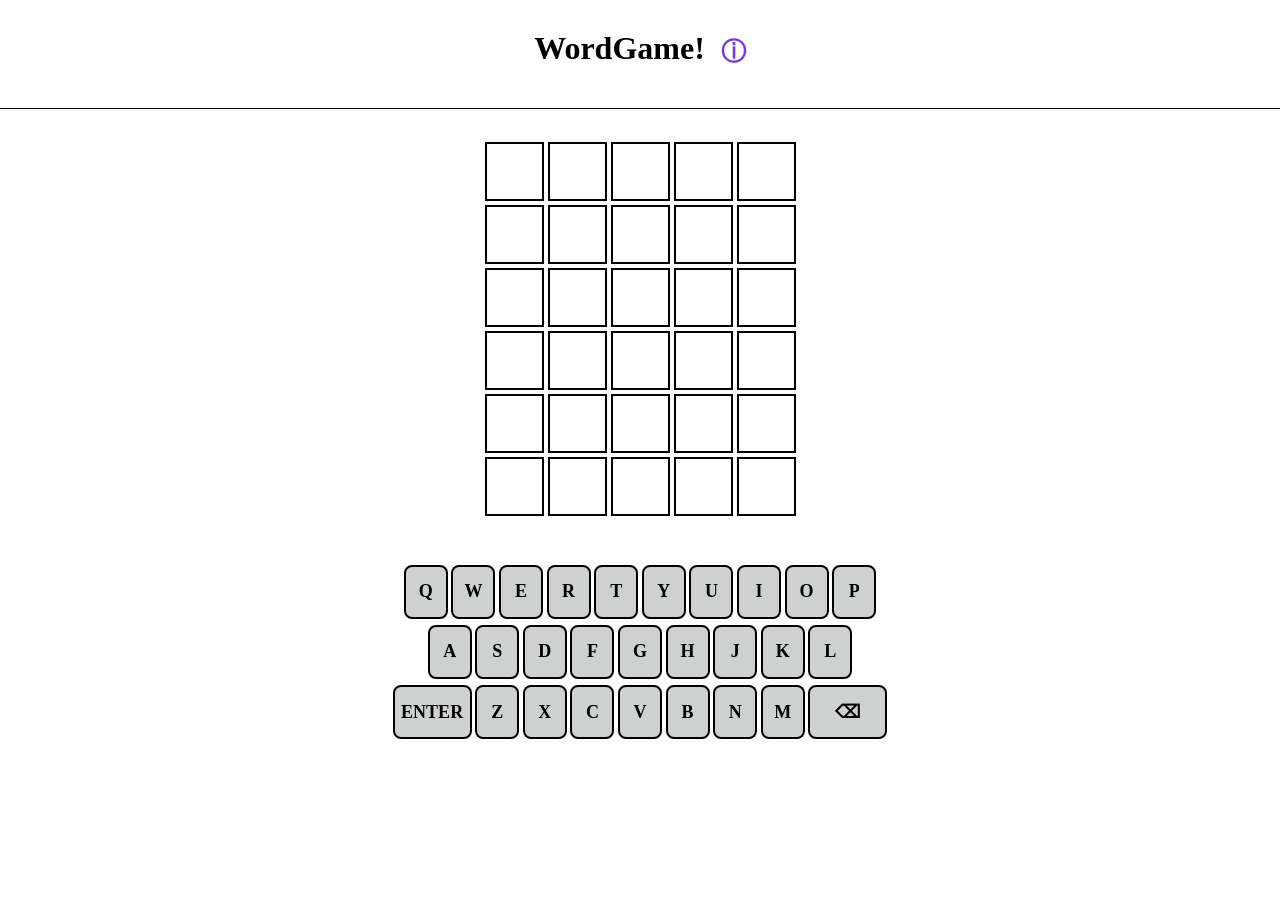
==== index.html @ d07ef6f4 "first commit" ====
<!DOCTYPE html>
<html lang="en">
<head>
    <meta charset="UTF-8">
    <title>WordGame!</title>
    <link rel="stylesheet" href="style.css">
    <meta name="viewport" content="width=device-width, initial-scale=1.0">
</head>

<body>

<header>
    <h1>WordGame! <a href="rules.html" class="info-link">ⓘ</a></h1>
</header>

<div class="game">
    <div id="board">
        <div class="row">
            <div class="box"></div><div class="box"></div><div class="box"></div><div class="box"></div><div class="box"></div>
        </div>
        <div class="row">
            <div class="box"></div><div class="box"></div><div class="box"></div><div class="box"></div><div class="box"></div>
        </div>
        <div class="row">
            <div class="box"></div><div class="box"></div><div class="box"></div><div class="box"></div><div class="box"></div>
        </div>
        <div class="row">
            <div class="box"></div><div class="box"></div><div class="box"></div><div class="box"></div><div class="box"></div>
        </div>
        <div class="row">
            <div class="box"></div><div class="box"></div><div class="box"></div><div class="box"></div><div class="box"></div>
        </div>
        <div class="row">
            <div class="box"></div><div class="box"></div><div class="box"></div><div class="box"></div><div class="box"></div>
        </div>
    </div>

    <div id="keyboard">
        <div class="keyrow">
            <div class="key" id="key-Q">Q</div>
            <div class="key" id="key-W">W</div>
            <div class="key" id="key-E">E</div>
            <div class="key" id="key-R">R</div>
            <div class="key" id="key-T">T</div>
            <div class="key" id="key-Y">Y</div>
            <div class="key" id="key-U">U</div>
            <div class="key" id="key-I">I</div>
            <div class="key" id="key-O">O</div>
            <div class="key" id="key-P">P</div>
        </div>

        <div class="keyrow">
            <div class="key" id="key-A">A</div>
            <div class="key" id="key-S">S</div>
            <div class="key" id="key-D">D</div>
            <div class="key" id="key-F">F</div>
            <div class="key" id="key-G">G</div>
            <div class="key" id="key-H">H</div>
            <div class="key" id="key-J">J</div>
            <div class="key" id="key-K">K</div>
            <div class="key" id="key-L">L</div>
        </div>

        <div class="keyrow">
            <div class="key wide" data-key="ENTER">ENTER</div>
            <div class="key" id="key-Z">Z</div>
            <div class="key" id="key-X">X</div>
            <div class="key" id="key-C">C</div>
            <div class="key" id="key-V">V</div>
            <div class="key" id="key-B">B</div>
            <div class="key" id="key-N">N</div>
            <div class="key" id="key-M">M</div>
            <div class="key wide" data-key="DELETE">⌫</div>
        </div>
    </div>
</div>

<script src="words-answers.js"></script>
<script src="words-guesses.js"></script>
<script src="index.js"></script>
</body>
</html>
---- style.css ----
body {
    background-color: white;
    margin: 0;
    padding: 0;
}

/* CENTER THE TITLE */
header {
    display: flex;
    justify-content: center;
    align-items: center;
    position: relative;
    border-bottom: 1.5px solid black;   /* ← your missing line */
    padding-bottom: 10px;             /* gives breathing room */
    margin-bottom: 20px;              /* space between header and board */
}



header h1 {
    
    width: 100%;
    text-align: center;
    font-size: 32px;
    font-weight: bold;
    margin: 30px auto;
    padding: 0;

}

.info-link {
    font-size: 25px;
    font-weight: bold;
    text-decoration: none;
    color: rgba(84, 19, 213, 0.826);
    margin-left: 8px;
    vertical-align: middle;
}


/* GAME BOARD */
.box {
    width: 55px;
    height: 55px;
    border: 2px solid black;
    margin: 2px;

    /* CENTER LETTERS */
    display: flex;
    justify-content: center;
    align-items: center;

    font-size: 30px;
    font-weight: bold;
    text-transform: uppercase;
}

.row {
    display: flex;
}

.game {
    display: flex;
    flex-direction: column;
    align-items: center;
    justify-content: center;
    height: 65vh;
}

/* KEYBOARD */
.key {
    width: 40px;
    height: 50px;
    border: 2px solid black;
    margin: 1.8px;
    border-radius: 8px;
    background-color: rgba(204, 205, 205, 0.929);

    /* CENTER KEY TEXT */
    display: flex;
    justify-content: center;
    align-items: center;

    font-weight: bold;
    font-size: 18px;
    cursor: pointer;
    
}



.key.wide {
    width: 75px;
}

.keyrow {
    display: flex;
    justify-content: center;
    margin-bottom: 2.5px;
}

#board {
    margin-top: 40px;
}

#keyboard {
    margin-top: 45px;   /* move keyboard down */
}

/*---------------- Starting game logic css-----------------*/

.green {
    background-color: rgb(32, 171, 32);
    color: white;
}

.orange {
    background-color: rgb(255, 211, 0);
    color: white;
}

.gray {
    background-color: gray;
    color: white;
}

.diagonal {
    background: linear-gradient(
        135deg,
        rgb(32, 171, 32) 50%,
        rgb(255, 211, 0) 50%
    );
    color: white;
}

.key.diagonal {
    background: linear-gradient(
        135deg,
        rgb(32, 171, 32) 50%,
        rgb(255, 211, 0) 50%
    );
    color: white;
}

/* --- ANIMATIONS --- */

/* Smooth out the color transition */
.box {
    transition: background-color 0.1s, border-color 0.1s;
}

/* The flip class we will trigger in JavaScript */
.flip {
    animation: flipIn 0.8s ease forwards;
}

/* 3D Flip Keyframes */
@keyframes flipIn {
    0% {
        transform: rotateX(0deg);
    }
    50% {
        transform: rotateX(90deg);
    }
    100% {
        transform: rotateX(0deg);
    }
}

/* The Pop Animation */
.pop {
    animation: popIn 0.1s ease-in-out;
}

@keyframes popIn {
    0% { transform: scale(1); }
    50% { transform: scale(1.15); border-color: dimgray; }
    100% { transform: scale(1); }
}

/* The Error Shake */
.shake {
    animation: shake 0.4s;
}

@keyframes shake {
    0%, 100% { transform: translateX(0); }
    10%, 30%, 50%, 70%, 90% { transform: translateX(-5px); }
    20%, 40%, 60%, 80% { transform: translateX(5px); }
}





#modal-overlay {
    position: fixed;
    inset: 0;
    background: rgba(0, 0, 0, 0.5);
    display: flex;
    justify-content: center;
    align-items: center;
    z-index: 100;
}

#modal {
    background: white;
    border-radius: 12px;
    padding: 40px;
    text-align: center;
    font-family: Verdana, sans-serif;
    box-shadow: 0 8px 32px rgba(0,0,0,0.2);
}

#modal-message {
    font-size: 22px;
    font-weight: bold;
    margin-bottom: 20px;
}

#modal-btn {
    padding: 10px 28px;
    font-size: 16px;
    font-weight: bold;
    background-color: rgb(32, 171, 32);
    color: white;
    border: none;
    border-radius: 8px;
    cursor: pointer;
}

#modal-btn:hover {
    background-color: rgb(25, 140, 25);
}

.bounce {
    animation: bounce 0.6s ease forwards;
}

@keyframes bounce {
    0%   { transform: translateY(0); }
    30%  { transform: translateY(-20px); }
    60%  { transform: translateY(-10px); }
    80%  { transform: translateY(-15px); }
    100% { transform: translateY(0); }
}

@media (max-width: 420px) {
    .box {
        width: 13vw;
        height: 13vw;
        font-size: 6vw;
        margin: 1px;
    }

    .key {
        width: 8.5vw;
        height: 11vw;
        font-size: 3.5vw;
        margin: 1px;
        border-radius: 6px;
    }

    .key.wide {
        width: 13vw;
        font-size: 3vw;
    }

    #keyboard {
        margin-top: 20px;
    }

    #board {
        margin-top: 10px;
    }

    .game {
        height: auto;
        padding: 10px 0;
    }

    header h1 {
        font-size: 24px;
        margin: 15px auto;
    }
}
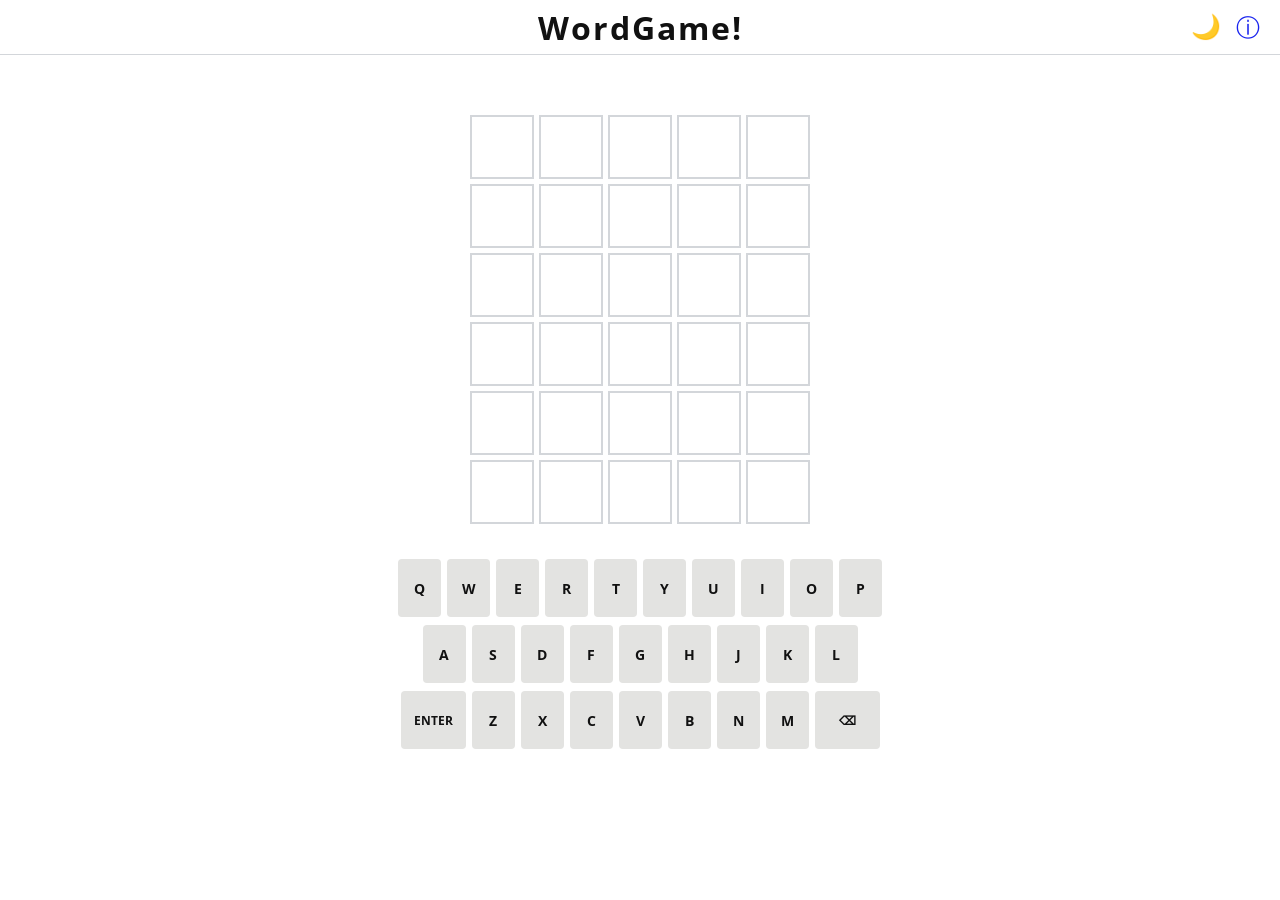
==== commit 73e1db9f: "changed fonts to look cleaner, added dark mode, and fixed game counting logic" ====
--- a/index.html
+++ b/index.html
@@ -5,71 +5,44 @@
     <title>WordGame!</title>
     <link rel="stylesheet" href="style.css">
     <meta name="viewport" content="width=device-width, initial-scale=1.0">
+    <!-- Adds a clean, modern font -->
+    <link href="https://fonts.googleapis.com/css2?family=Open+Sans:wght@600;700&display=swap" rel="stylesheet">
 </head>
 
 <body>
 
 <header>
-    <h1>WordGame! <a href="rules.html" class="info-link">ⓘ</a></h1>
+    <h1>WordGame!</h1>
+    <div class="header-icons">
+        <button id="dark-mode-toggle" title="Toggle Dark Mode">🌙</button>
+        <a href="rules.html" class="info-link" title="How to play">ⓘ</a>
+    </div>
 </header>
+
+<!-- Toast Notifications will pop up here -->
+<div id="toast-container"></div>
 
 <div class="game">
     <div id="board">
-        <div class="row">
-            <div class="box"></div><div class="box"></div><div class="box"></div><div class="box"></div><div class="box"></div>
-        </div>
-        <div class="row">
-            <div class="box"></div><div class="box"></div><div class="box"></div><div class="box"></div><div class="box"></div>
-        </div>
-        <div class="row">
-            <div class="box"></div><div class="box"></div><div class="box"></div><div class="box"></div><div class="box"></div>
-        </div>
-        <div class="row">
-            <div class="box"></div><div class="box"></div><div class="box"></div><div class="box"></div><div class="box"></div>
-        </div>
-        <div class="row">
-            <div class="box"></div><div class="box"></div><div class="box"></div><div class="box"></div><div class="box"></div>
-        </div>
-        <div class="row">
-            <div class="box"></div><div class="box"></div><div class="box"></div><div class="box"></div><div class="box"></div>
-        </div>
+        <!-- Rows 1-6 -->
+        <div class="row"><div class="box"></div><div class="box"></div><div class="box"></div><div class="box"></div><div class="box"></div></div>
+        <div class="row"><div class="box"></div><div class="box"></div><div class="box"></div><div class="box"></div><div class="box"></div></div>
+        <div class="row"><div class="box"></div><div class="box"></div><div class="box"></div><div class="box"></div><div class="box"></div></div>
+        <div class="row"><div class="box"></div><div class="box"></div><div class="box"></div><div class="box"></div><div class="box"></div></div>
+        <div class="row"><div class="box"></div><div class="box"></div><div class="box"></div><div class="box"></div><div class="box"></div></div>
+        <div class="row"><div class="box"></div><div class="box"></div><div class="box"></div><div class="box"></div><div class="box"></div></div>
     </div>
 
     <div id="keyboard">
         <div class="keyrow">
-            <div class="key" id="key-Q">Q</div>
-            <div class="key" id="key-W">W</div>
-            <div class="key" id="key-E">E</div>
-            <div class="key" id="key-R">R</div>
-            <div class="key" id="key-T">T</div>
-            <div class="key" id="key-Y">Y</div>
-            <div class="key" id="key-U">U</div>
-            <div class="key" id="key-I">I</div>
-            <div class="key" id="key-O">O</div>
-            <div class="key" id="key-P">P</div>
+            <div class="key" id="key-Q">Q</div><div class="key" id="key-W">W</div><div class="key" id="key-E">E</div><div class="key" id="key-R">R</div><div class="key" id="key-T">T</div><div class="key" id="key-Y">Y</div><div class="key" id="key-U">U</div><div class="key" id="key-I">I</div><div class="key" id="key-O">O</div><div class="key" id="key-P">P</div>
         </div>
-
         <div class="keyrow">
-            <div class="key" id="key-A">A</div>
-            <div class="key" id="key-S">S</div>
-            <div class="key" id="key-D">D</div>
-            <div class="key" id="key-F">F</div>
-            <div class="key" id="key-G">G</div>
-            <div class="key" id="key-H">H</div>
-            <div class="key" id="key-J">J</div>
-            <div class="key" id="key-K">K</div>
-            <div class="key" id="key-L">L</div>
+            <div class="key" id="key-A">A</div><div class="key" id="key-S">S</div><div class="key" id="key-D">D</div><div class="key" id="key-F">F</div><div class="key" id="key-G">G</div><div class="key" id="key-H">H</div><div class="key" id="key-J">J</div><div class="key" id="key-K">K</div><div class="key" id="key-L">L</div>
         </div>
-
         <div class="keyrow">
             <div class="key wide" data-key="ENTER">ENTER</div>
-            <div class="key" id="key-Z">Z</div>
-            <div class="key" id="key-X">X</div>
-            <div class="key" id="key-C">C</div>
-            <div class="key" id="key-V">V</div>
-            <div class="key" id="key-B">B</div>
-            <div class="key" id="key-N">N</div>
-            <div class="key" id="key-M">M</div>
+            <div class="key" id="key-Z">Z</div><div class="key" id="key-X">X</div><div class="key" id="key-C">C</div><div class="key" id="key-V">V</div><div class="key" id="key-B">B</div><div class="key" id="key-N">N</div><div class="key" id="key-M">M</div>
             <div class="key wide" data-key="DELETE">⌫</div>
         </div>
     </div>
@@ -79,4 +52,4 @@
 <script src="words-guesses.js"></script>
 <script src="index.js"></script>
 </body>
-</html>
+</html>
--- a/style.css
+++ b/style.css
@@ -1,242 +1,321 @@
+
+:root {
+    --bg-color: #ffffff;
+    --text-color: #111111;
+    --border-light: #d3d6da;
+    --border-dark: #878a8c;
+    --key-bg: #e3e3e1;
+    --key-text: #111111;
+    --modal-bg: #ffffff;
+    
+    /* Game Colors */
+    --color-green: #6aaa64;
+    --color-yellow: #c9b458;
+    --color-gray: #787c7e;
+}
+
+/* Dark Mode Variables - Triggers when 'dark-mode' class is on body */
+body.dark-mode {
+    --bg-color: #121213;
+    --text-color: #ffffff;
+    --border-light: #3a3a3c;
+    --border-dark: #565758;
+    --key-bg: #818384;
+    --key-text: #ffffff;
+    --modal-bg: #1a1a1b;
+}
+
+/* =========================================
+   2. GLOBAL STYLES
+   ========================================= */
 body {
-    background-color: white;
+    background-color: var(--bg-color);
+    color: var(--text-color);
+    font-family: 'Open Sans', Arial, sans-serif;
     margin: 0;
     padding: 0;
-}
-
-/* CENTER THE TITLE */
+    transition: background-color 0.3s ease, color 0.3s ease;
+}
+
+/* =========================================
+   3. HEADER
+   ========================================= */
 header {
     display: flex;
-    justify-content: center;
-    align-items: center;
-    position: relative;
-    border-bottom: 1.5px solid black;   /* ← your missing line */
-    padding-bottom: 10px;             /* gives breathing room */
-    margin-bottom: 20px;              /* space between header and board */
-}
-
-
+    justify-content: space-between;
+    align-items: center;
+    border-bottom: 1px solid var(--border-light);
+    padding: 10px 20px;
+    margin-bottom: 60px;
+}
 
 header h1 {
+    font-size: 32px;
+    font-weight: 700;
+    margin: 0;
+    letter-spacing: 2px;
+    position: absolute;
+    left: 50%;
+    transform: translateX(-50%);
+}
+
+.header-icons {
+    margin-left: auto;
+    display: flex;
+    gap: 15px;
+    align-items: center;
+}
+
+#dark-mode-toggle {
+    background: none;
+    border: none;
+    font-size: 24px;
+    cursor: pointer;
+    padding: 0;
+}
+
+.info-link {
+    font-size: 24px;
+    text-decoration: none;
+    color:rgba(3, 15, 236, 0.916)
+}
+
+/* =========================================
+   4. BOARD & BOXES
+   ========================================= */
+.game {
+    display: flex;
+    flex-direction: column;
+    align-items: center;
+    justify-content: center;
+}
+
+.row {
+    display: flex;
+    gap: 5px;
+    margin-bottom: 5px;
+}
+
+.box {
+    width: 60px;
+    height: 60px;
+    border: 2px solid var(--border-light);
+    display: flex;
+    justify-content: center;
+    align-items: center;
+    font-size: 32px;
+    font-weight: 700;
+    text-transform: uppercase;
+    transition: background-color 0.1s, border-color 0.1s;
+}
+
+/* Give filled boxes a slightly darker border before they are submitted */
+.box.filled {
+    border-color: var(--border-dark);
+}
+
+/* =========================================
+   5. KEYBOARD
+   ========================================= */
+#keyboard {
+    margin-top: 30px;
+    display: flex;
+    flex-direction: column;
+    align-items: center;
+    gap: 8px;
+}
+
+.keyrow {
+    display: flex;
+    justify-content: center;
+    gap: 6px;
+}
+
+.key {
+    background-color: var(--key-bg);
+    color: var(--key-text);
+    border: none;
+    border-radius: 4px;
+    height: 58px;
+    width: 43px;
+    display: flex;
+    justify-content: center;
+    align-items: center;
+    font-weight: 700;
+    font-size: 14px;
+    cursor: pointer;
+    user-select: none;
+    transition: background-color 0.2s;
+}
+
+.key.wide {
+    width: 65px;
+    font-size: 12px;
+}
+
+/* =========================================
+   6. GAME COLORS 
+   ========================================= */
+.green {
+    background-color: var(--color-green) !important;
+    color: white !important;
+    border-color: var(--color-green) !important;
+}
+
+.orange {
+    background-color: var(--color-yellow) !important;
+    color: white !important;
+    border-color: var(--color-yellow) !important;
+}
+
+.gray {
+    background-color: var(--color-gray) !important;
+    color: white !important;
+    border-color: var(--color-gray) !important;
+}
+
+.diagonal {
+    background: linear-gradient(135deg, var(--color-green) 50%, var(--color-yellow) 50%) !important;
+    color: white !important;
+    border-color: var(--color-green) !important;
+}
+
+.key.diagonal {
+    background: linear-gradient(135deg, var(--color-green) 50%, var(--color-yellow) 50%) !important;
+    color: white !important;
+}
+
+
+/* 🌙 DARK MODE gray tiles and keys - FORCED */
+body.dark-mode .box.gray, 
+body.dark-mode .key.gray {
+    background-color: #3a3a3c !important; 
+    border-color: #3a3a3c !important;
+    color: white !important;
+}
+
+/* =========================================
+   7. TOAST NOTIFICATIONS (Slick popup alerts)
+   ========================================= */
+#toast-container {
+    position: fixed;
+    top: 10%;
+    left: 50%;
+    transform: translateX(-50%);
+    display: flex;
+    flex-direction: column;
+    align-items: center;
+    gap: 10px;
+    z-index: 1000;
+}
+
+.toast {
+    background-color: var(--text-color);
+    color: var(--bg-color);
+    padding: 12px 20px;
+    border-radius: 8px;
+    font-weight: 600;
+    font-size: 14px;
+    opacity: 1;
+    transition: opacity 0.3s ease-out;
+    box-shadow: 0 4px 12px rgba(0,0,0,0.15);
+}
+
+.toast.fade-out {
+    opacity: 0;
+}
+
+/* =========================================
+   8. MODAL POLISH (Modern UI)
+   ========================================= */
+#modal-overlay {
+    position: fixed;
+    inset: 0;
+    background: rgba(0, 0, 0, 0.6);
+    backdrop-filter: blur(6px); /* High-end glass effect */
+    display: flex;
+    justify-content: center;
+    align-items: center;
+    z-index: 100;
     
-    width: 100%;
+    /* Smooth fade in */
+    opacity: 0;
+    animation: fadeIn 0.3s forwards ease-out;
+}
+
+#modal {
+    background: var(--modal-bg);
+    color: var(--text-color);
+    border-radius: 16px; /* Rounder, modern corners */
+    padding: 40px 50px;
     text-align: center;
-    font-size: 32px;
-    font-weight: bold;
-    margin: 30px auto;
-    padding: 0;
-
-}
-
-.info-link {
-    font-size: 25px;
-    font-weight: bold;
-    text-decoration: none;
-    color: rgba(84, 19, 213, 0.826);
-    margin-left: 8px;
-    vertical-align: middle;
-}
-
-
-/* GAME BOARD */
-.box {
-    width: 55px;
-    height: 55px;
-    border: 2px solid black;
-    margin: 2px;
-
-    /* CENTER LETTERS */
-    display: flex;
-    justify-content: center;
-    align-items: center;
-
-    font-size: 30px;
-    font-weight: bold;
-    text-transform: uppercase;
-}
-
-.row {
-    display: flex;
-}
-
-.game {
-    display: flex;
-    flex-direction: column;
-    align-items: center;
-    justify-content: center;
-    height: 65vh;
-}
-
-/* KEYBOARD */
-.key {
-    width: 40px;
-    height: 50px;
-    border: 2px solid black;
-    margin: 1.8px;
-    border-radius: 8px;
-    background-color: rgba(204, 205, 205, 0.929);
-
-    /* CENTER KEY TEXT */
-    display: flex;
-    justify-content: center;
-    align-items: center;
-
-    font-weight: bold;
+    box-shadow: 0 10px 40px rgba(0, 0, 0, 0.4);
+    border: 1px solid var(--border-light);
+    
+    /* Smooth scale pop-in */
+    transform: scale(0.8);
+    animation: popUp 0.3s 0.1s forwards cubic-bezier(0.175, 0.885, 0.32, 1.275);
+}
+
+#modal-message {
+    font-size: 26px;
+    font-weight: 700;
+    margin-bottom: 25px;
+    letter-spacing: 0.5px;
+}
+
+#modal-btn {
+    padding: 14px 36px;
     font-size: 18px;
+    font-weight: 700;
+    background-color: var(--color-green);
+    color: white;
+    border: none;
+    border-radius: 30px; /* Pill-shaped modern button */
     cursor: pointer;
-    
-}
-
-
-
-.key.wide {
-    width: 75px;
-}
-
-.keyrow {
-    display: flex;
-    justify-content: center;
-    margin-bottom: 2.5px;
-}
-
-#board {
-    margin-top: 40px;
-}
-
-#keyboard {
-    margin-top: 45px;   /* move keyboard down */
-}
-
-/*---------------- Starting game logic css-----------------*/
-
-.green {
-    background-color: rgb(32, 171, 32);
-    color: white;
-}
-
-.orange {
-    background-color: rgb(255, 211, 0);
-    color: white;
-}
-
-.gray {
-    background-color: gray;
-    color: white;
-}
-
-.diagonal {
-    background: linear-gradient(
-        135deg,
-        rgb(32, 171, 32) 50%,
-        rgb(255, 211, 0) 50%
-    );
-    color: white;
-}
-
-.key.diagonal {
-    background: linear-gradient(
-        135deg,
-        rgb(32, 171, 32) 50%,
-        rgb(255, 211, 0) 50%
-    );
-    color: white;
-}
-
-/* --- ANIMATIONS --- */
-
-/* Smooth out the color transition */
-.box {
-    transition: background-color 0.1s, border-color 0.1s;
-}
-
-/* The flip class we will trigger in JavaScript */
-.flip {
-    animation: flipIn 0.8s ease forwards;
-}
-
-/* 3D Flip Keyframes */
+    transition: transform 0.2s, filter 0.2s;
+    box-shadow: 0 4px 15px rgba(106, 170, 100, 0.4);
+}
+
+#modal-btn:hover {
+    filter: brightness(1.1);
+    transform: translateY(-2px);
+}
+
+/* Modal Animations */
+@keyframes fadeIn {
+    to { opacity: 1; }
+}
+
+@keyframes popUp {
+    to { transform: scale(1); }
+}
+
+/* =========================================
+   9. ANIMATIONS
+   ========================================= */
+.flip { animation: flipIn 1.2s ease forwards; }
 @keyframes flipIn {
-    0% {
-        transform: rotateX(0deg);
-    }
-    50% {
-        transform: rotateX(90deg);
-    }
-    100% {
-        transform: rotateX(0deg);
-    }
-}
-
-/* The Pop Animation */
-.pop {
-    animation: popIn 0.1s ease-in-out;
-}
-
+    0% { transform: rotateX(0deg); }
+    50% { transform: rotateX(90deg); }
+    100% { transform: rotateX(0deg); }
+}
+
+.pop { animation: popIn 0.1s ease-in-out; }
 @keyframes popIn {
     0% { transform: scale(1); }
-    50% { transform: scale(1.15); border-color: dimgray; }
+    50% { transform: scale(1.1); }
     100% { transform: scale(1); }
 }
 
-/* The Error Shake */
-.shake {
-    animation: shake 0.4s;
-}
-
+.shake { animation: shake 0.4s; }
 @keyframes shake {
     0%, 100% { transform: translateX(0); }
     10%, 30%, 50%, 70%, 90% { transform: translateX(-5px); }
     20%, 40%, 60%, 80% { transform: translateX(5px); }
 }
 
-
-
-
-
-#modal-overlay {
-    position: fixed;
-    inset: 0;
-    background: rgba(0, 0, 0, 0.5);
-    display: flex;
-    justify-content: center;
-    align-items: center;
-    z-index: 100;
-}
-
-#modal {
-    background: white;
-    border-radius: 12px;
-    padding: 40px;
-    text-align: center;
-    font-family: Verdana, sans-serif;
-    box-shadow: 0 8px 32px rgba(0,0,0,0.2);
-}
-
-#modal-message {
-    font-size: 22px;
-    font-weight: bold;
-    margin-bottom: 20px;
-}
-
-#modal-btn {
-    padding: 10px 28px;
-    font-size: 16px;
-    font-weight: bold;
-    background-color: rgb(32, 171, 32);
-    color: white;
-    border: none;
-    border-radius: 8px;
-    cursor: pointer;
-}
-
-#modal-btn:hover {
-    background-color: rgb(25, 140, 25);
-}
-
-.bounce {
-    animation: bounce 0.6s ease forwards;
-}
-
+.bounce { animation: bounce 0.6s ease forwards; }
 @keyframes bounce {
     0%   { transform: translateY(0); }
     30%  { transform: translateY(-20px); }
@@ -245,42 +324,26 @@
     100% { transform: translateY(0); }
 }
 
-@media (max-width: 420px) {
+/* =========================================
+   10. MOBILE RESPONSIVENESS
+   ========================================= */
+@media (max-width: 500px) {
+    header h1 { font-size: 24px; }
+    
     .box {
-        width: 13vw;
-        height: 13vw;
-        font-size: 6vw;
-        margin: 1px;
+        width: 13.5vw;
+        height: 13.5vw;
+        font-size: 7vw;
     }
 
     .key {
-        width: 8.5vw;
-        height: 11vw;
-        font-size: 3.5vw;
-        margin: 1px;
-        border-radius: 6px;
+        height: 58px;
+        width: 8vw;
+        font-size: 12px;
     }
 
     .key.wide {
-        width: 13vw;
-        font-size: 3vw;
-    }
-
-    #keyboard {
-        margin-top: 20px;
-    }
-
-    #board {
-        margin-top: 10px;
-    }
-
-    .game {
-        height: auto;
-        padding: 10px 0;
-    }
-
-    header h1 {
-        font-size: 24px;
-        margin: 15px auto;
+        width: 14vw;
+        font-size: 11px;
     }
 }
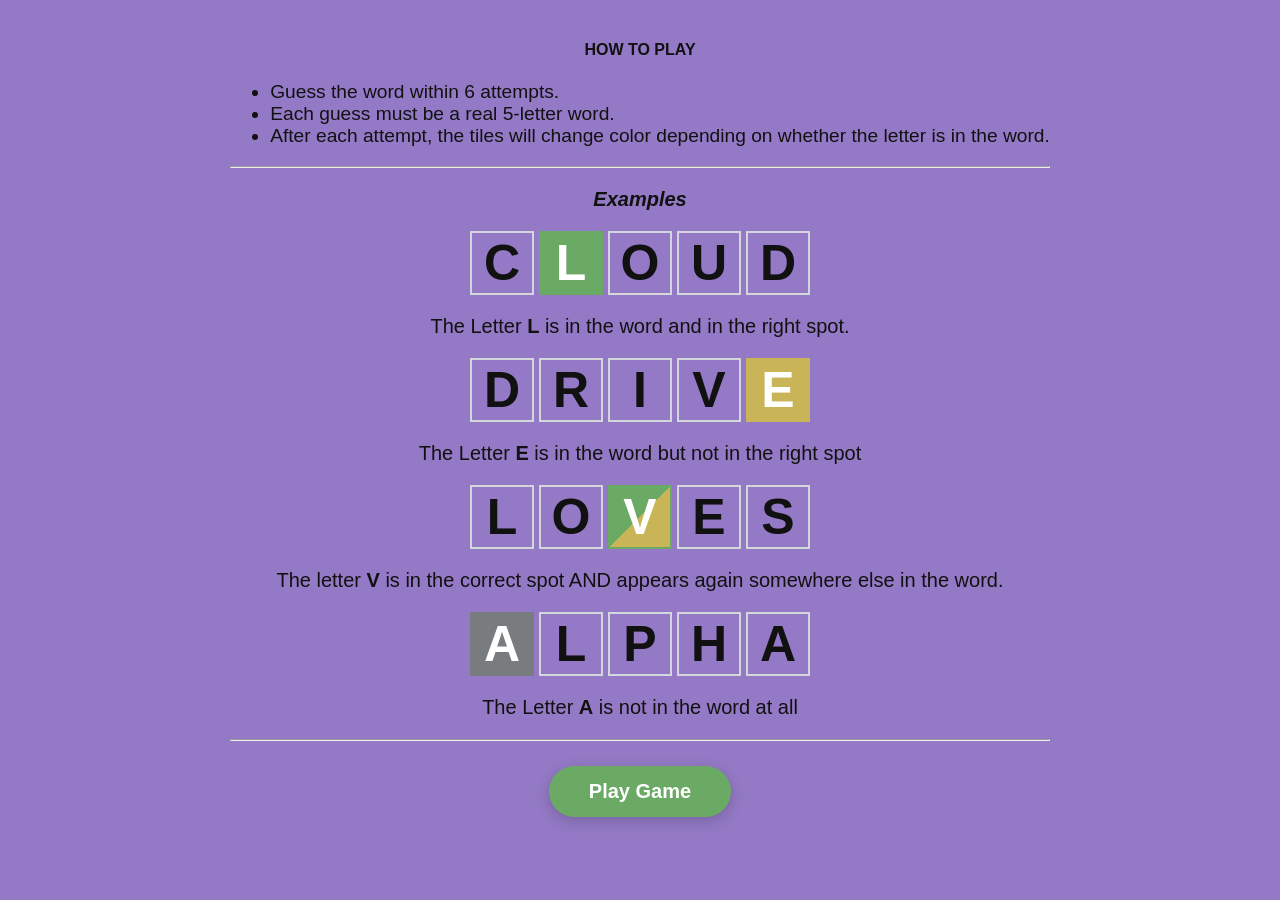
==== commit 9464c364: "updates landing page to rules page and changed info link to question mark" ====
--- a/index.html
+++ b/index.html
@@ -2,54 +2,157 @@
 <html lang="en">
 <head>
     <meta charset="UTF-8">
-    <title>WordGame!</title>
+    <meta name="viewport" content="width=device-width, initial-scale=1.0">
+    <title>WordGame! - How to Play</title>
     <link rel="stylesheet" href="style.css">
-    <meta name="viewport" content="width=device-width, initial-scale=1.0">
-    <!-- Adds a clean, modern font -->
-    <link href="https://fonts.googleapis.com/css2?family=Open+Sans:wght@600;700&display=swap" rel="stylesheet">
+
+    <style>
+        body {
+            display: flex;
+            justify-content: center;
+            background-color: rgba(126, 95, 187, 0.826);
+            margin: 0;
+            padding: 20px 0 40px 0;
+        }
+
+        h4 {
+            display: flex;
+            justify-content: center;
+        }
+        
+        .box {
+            display: flex;
+            justify-content: center;
+            align-items: center;
+            font-size: 50px;
+        }
+
+        .green {
+            background-color: rgb(32, 171, 32);
+            color: white;
+        }
+
+        .orange {
+            background-color: rgb(231, 193, 6);
+            color: white;
+        }
+
+        .gray {
+            background-color: gray;
+            color: white;
+        }
+
+        #rules .row {
+            display: flex;
+            justify-content: center;
+            margin: 10px 0;
+        }
+
+        #rules p {
+            text-align: center;
+            font-size: 20px;
+        }
+
+        .rules-list {
+            font-size: larger;
+        }
+
+        .diagonal {
+            background: linear-gradient(
+                135deg,
+                rgb(32, 171, 32) 50%,   /* green */
+                rgb(231, 193, 6) 50%    /* orange */
+            );
+            color: white;
+        }
+
+        /* ===== CONTINUE BUTTON STYLES ===== */
+        .btn-container {
+            display: flex;
+            justify-content: center;
+            margin-top: 25px;
+        }
+
+        .play-btn {
+            display: inline-block;
+            padding: 14px 40px;
+            font-size: 20px;
+            font-weight: 700;
+            background-color: #6aaa64;
+            color: white;
+            text-decoration: none;
+            border-radius: 30px;
+            box-shadow: 0 4px 15px rgba(0, 0, 0, 0.2);
+            transition: transform 0.2s, filter 0.2s;
+        }
+
+        .play-btn:hover {
+            filter: brightness(1.1);
+            transform: translateY(-2px);
+        }
+    </style>
 </head>
+<body>
+    
+    <div id="rules">
+        <h4><strong>  HOW TO PLAY  </strong> </h4>
 
-<body>
+        <ul class="rules-list">
+            <li>Guess the word within 6 attempts.</li>
+            <li>Each guess must be a real 5‑letter word.</li>
+            <li>After each attempt, the tiles will change color depending on whether the letter is in the word.</li>
+        </ul>
+        <hr>
 
-<header>
-    <h1>WordGame!</h1>
-    <div class="header-icons">
-        <button id="dark-mode-toggle" title="Toggle Dark Mode">🌙</button>
-        <a href="rules.html" class="info-link" title="How to play">ⓘ</a>
-    </div>
-</header>
+        <p><em><strong>Examples</strong></em></p>
 
-<!-- Toast Notifications will pop up here -->
-<div id="toast-container"></div>
+        <div class="row">
+            <div class="box">C</div>
+            <div class="box green">L</div>
+            <div class="box">O</div>
+            <div class="box">U</div>
+            <div class="box">D</div>
+        </div>
 
-<div class="game">
-    <div id="board">
-        <!-- Rows 1-6 -->
-        <div class="row"><div class="box"></div><div class="box"></div><div class="box"></div><div class="box"></div><div class="box"></div></div>
-        <div class="row"><div class="box"></div><div class="box"></div><div class="box"></div><div class="box"></div><div class="box"></div></div>
-        <div class="row"><div class="box"></div><div class="box"></div><div class="box"></div><div class="box"></div><div class="box"></div></div>
-        <div class="row"><div class="box"></div><div class="box"></div><div class="box"></div><div class="box"></div><div class="box"></div></div>
-        <div class="row"><div class="box"></div><div class="box"></div><div class="box"></div><div class="box"></div><div class="box"></div></div>
-        <div class="row"><div class="box"></div><div class="box"></div><div class="box"></div><div class="box"></div><div class="box"></div></div>
+        <p>The Letter <strong>L</strong> is in the word and in the right spot.</p>
+
+        <div class="row">
+            <div class="box">D</div>
+            <div class="box">R</div>
+            <div class="box">I</div>
+            <div class="box">V</div>
+            <div class="box orange">E</div>
+        </div>
+
+        <p>The Letter <strong>E</strong> is in the word but not in the right spot</p>
+
+        <div class="row">
+            <div class="box">L</div>
+            <div class="box">O</div>
+            <div class="box diagonal">V</div>
+            <div class="box">E</div>
+            <div class="box">S</div>
+        </div>
+
+        <p>The letter <strong>V</strong> is in the correct spot AND appears again somewhere else in the word.</p>
+
+        <div class="row">
+            <div class="box gray">A</div>
+            <div class="box">L</div>
+            <div class="box">P</div>
+            <div class="box">H</div>
+            <div class="box">A</div>
+        </div>
+
+        <p>The Letter <strong>A</strong> is not in the word at all</p>
+        <hr>
+
+        <!-- Continue Button -->
+        <div class="btn-container">
+            <a href="game.html" class="play-btn">Play Game</a>
+        </div>
+
     </div>
 
-    <div id="keyboard">
-        <div class="keyrow">
-            <div class="key" id="key-Q">Q</div><div class="key" id="key-W">W</div><div class="key" id="key-E">E</div><div class="key" id="key-R">R</div><div class="key" id="key-T">T</div><div class="key" id="key-Y">Y</div><div class="key" id="key-U">U</div><div class="key" id="key-I">I</div><div class="key" id="key-O">O</div><div class="key" id="key-P">P</div>
-        </div>
-        <div class="keyrow">
-            <div class="key" id="key-A">A</div><div class="key" id="key-S">S</div><div class="key" id="key-D">D</div><div class="key" id="key-F">F</div><div class="key" id="key-G">G</div><div class="key" id="key-H">H</div><div class="key" id="key-J">J</div><div class="key" id="key-K">K</div><div class="key" id="key-L">L</div>
-        </div>
-        <div class="keyrow">
-            <div class="key wide" data-key="ENTER">ENTER</div>
-            <div class="key" id="key-Z">Z</div><div class="key" id="key-X">X</div><div class="key" id="key-C">C</div><div class="key" id="key-V">V</div><div class="key" id="key-B">B</div><div class="key" id="key-N">N</div><div class="key" id="key-M">M</div>
-            <div class="key wide" data-key="DELETE">⌫</div>
-        </div>
-    </div>
-</div>
-
-<script src="words-answers.js"></script>
-<script src="words-guesses.js"></script>
-<script src="index.js"></script>
 </body>
 </html>
